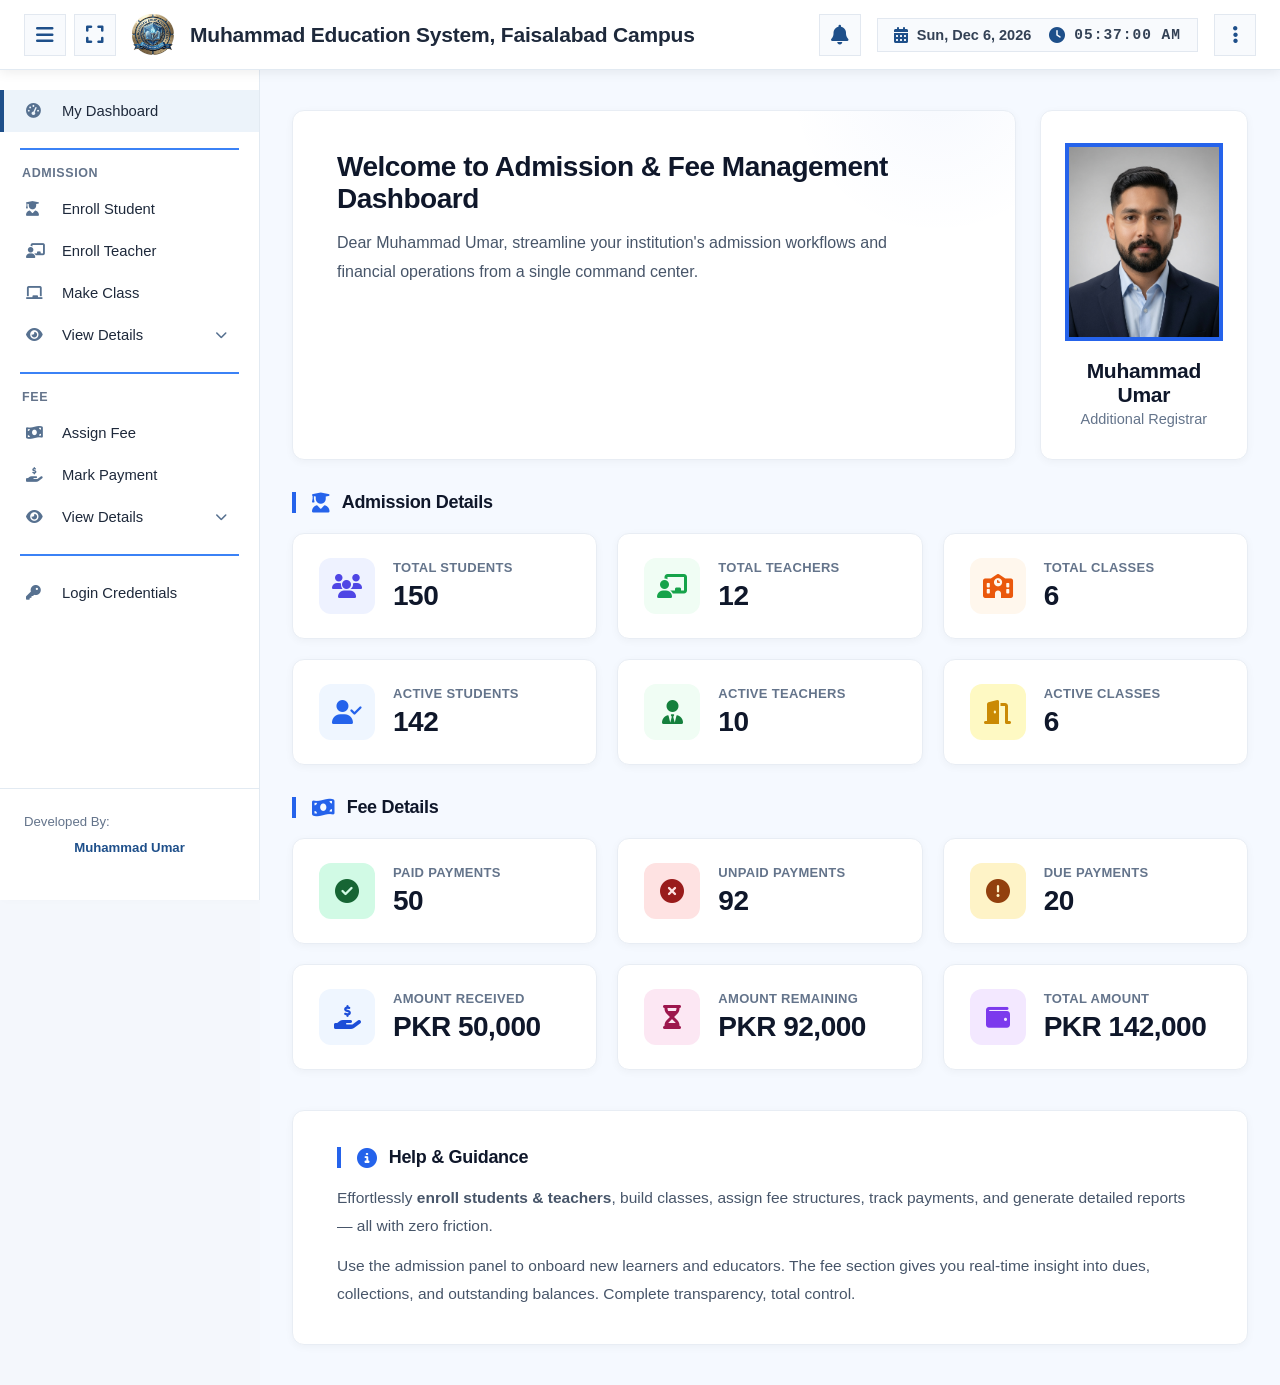
==== index.html @ 9ff61452 "Add files via upload" ====
<!DOCTYPE html>
<html lang="en">
<head>
  <meta charset="UTF-8">
  <meta name="viewport" content="width=device-width, initial-scale=1.0">
  <title>EHS – Admission & Fee Management Dashboard</title>
  <link rel="icon" href="logo.jpeg" type="image/jpeg">
  
  <link rel="stylesheet" href="https://cdnjs.cloudflare.com/ajax/libs/font-awesome/6.4.0/css/all.min.css">
  <link rel="stylesheet" href="components.css">
  <link rel="stylesheet" href="components-responsive.css">
  <link rel="stylesheet" href="dashboard.css">
</head>
<body>

  <!-- Header will be loaded here -->
  <div id="header-placeholder"></div>

  <div class="app-wrapper" id="appWrapper">
    
    <!-- Sidebar will be loaded here -->
    <div id="sidebar-placeholder"></div>

    <!-- Main Content -->
    <main class="main-panel">
      <!-- Watermark Logo -->
      <div class="watermark" aria-hidden="true"></div>

      <!-- Welcome Banner + Profile Photo, in one row -->
      <div class="welcome-photo-row">
        <!-- Welcome Banner (message only) -->
        <section class="welcome-banner">
          <h1 class="welcome-title">Welcome to Admission & Fee Management Dashboard</h1>
          <p class="welcome-text">Dear Muhammad Umar, streamline your institution's admission workflows and financial operations from a single command center.</p>
        </section>

        <!-- Profile Picture Frame -->
        <section class="profile-card">
          <div class="passport-frame"><img src="profile.jpg" alt="Muhammad Umar"></div>
          <div class="profile-name">Muhammad Umar</div>
          <div class="profile-role">Additional Registrar</div>
        </section>
      </div>

      <!-- Admission Details -->
      <div class="dashboard-section">
        <div class="section-title"><i class="fas fa-user-graduate"></i> Admission Details</div>
        <div class="cards-grid">
          <div class="stat-card">
            <div class="card-icon icon-students"><i class="fas fa-users"></i></div>
            <div class="card-info"><div class="card-label">Total Students</div><div class="card-value">150</div></div>
          </div>
          <div class="stat-card">
            <div class="card-icon icon-teachers"><i class="fas fa-chalkboard-teacher"></i></div>
            <div class="card-info"><div class="card-label">Total Teachers</div><div class="card-value">12</div></div>
          </div>
          <div class="stat-card">
            <div class="card-icon icon-classes"><i class="fas fa-school"></i></div>
            <div class="card-info"><div class="card-label">Total Classes</div><div class="card-value">6</div></div>
          </div>
          <div class="stat-card">
            <div class="card-icon icon-active-s"><i class="fas fa-user-check"></i></div>
            <div class="card-info"><div class="card-label">Active Students</div><div class="card-value">142</div></div>
          </div>
          <div class="stat-card">
            <div class="card-icon icon-active-t"><i class="fas fa-user-tie"></i></div>
            <div class="card-info"><div class="card-label">Active Teachers</div><div class="card-value">10</div></div>
          </div>
          <div class="stat-card">
            <div class="card-icon icon-active-c"><i class="fas fa-door-open"></i></div>
            <div class="card-info"><div class="card-label">Active Classes</div><div class="card-value">6</div></div>
          </div>
        </div>
      </div>

      <!-- Fee Details -->
      <div class="dashboard-section">
        <div class="section-title"><i class="fas fa-money-bill-wave"></i> Fee Details</div>
        <div class="cards-grid">
          <div class="stat-card">
            <div class="card-icon icon-paid"><i class="fas fa-check-circle"></i></div>
            <div class="card-info"><div class="card-label">Paid Payments</div><div class="card-value">50</div></div>
          </div>
          <div class="stat-card">
            <div class="card-icon icon-unpaid"><i class="fas fa-times-circle"></i></div>
            <div class="card-info"><div class="card-label">Unpaid Payments</div><div class="card-value">92</div></div>
          </div>
          <div class="stat-card">
            <div class="card-icon icon-due"><i class="fas fa-exclamation-circle"></i></div>
            <div class="card-info"><div class="card-label">Due Payments</div><div class="card-value">20</div></div>
          </div>
          <div class="stat-card">
            <div class="card-icon icon-received"><i class="fas fa-hand-holding-usd"></i></div>
            <div class="card-info"><div class="card-label">Amount Received</div><div class="card-value">PKR 50,000</div></div>
          </div>
          <div class="stat-card">
            <div class="card-icon icon-remaining"><i class="fas fa-hourglass-half"></i></div>
            <div class="card-info"><div class="card-label">Amount Remaining</div><div class="card-value">PKR 92,000</div></div>
          </div>
          <div class="stat-card">
            <div class="card-icon icon-total-amt"><i class="fas fa-wallet"></i></div>
            <div class="card-info"><div class="card-label">Total Amount</div><div class="card-value">PKR 142,000</div></div>
          </div>
        </div>
      </div>

      <!-- Help Section -->
      <section class="help-section">
        <div class="section-title"><i class="fas fa-circle-info"></i> Help & Guidance</div>
        <p class="help-text">Effortlessly <strong>enroll students & teachers</strong>, build classes, assign fee structures, track payments, and generate detailed reports — all with zero friction.</p>
        <p class="help-text">Use the admission panel to onboard new learners and educators. The fee section gives you real-time insight into dues, collections, and outstanding balances. Complete transparency, total control.</p>
      </section>

    </main>
  </div>

  <script src="components.js"></script>

  <script>
    // Load Header and Sidebar
    function loadComponents() {
      // Load Header
      fetch('header.html')
        .then(response => response.text())
        .then(data => {
          document.getElementById('header-placeholder').innerHTML = data;
        })
        .catch(err => console.error('Error loading header:', err));

      // Load Sidebar
      fetch('sidebar.html')
        .then(response => response.text())
        .then(data => {
          document.getElementById('sidebar-placeholder').innerHTML = data;
        })
        .catch(err => console.error('Error loading sidebar:', err));
    }

    // Initialize everything after components are loaded
    window.onload = function() {
      loadComponents();
      
      // Give time for HTML to load then initialize JS
      setTimeout(() => {
        if (typeof window.initHeaderAndSidebar === 'function') {
          window.initHeaderAndSidebar();
        }
      }, 400);
    };
  </script>
</body>
</html>
---- components.css ----
/* ================== components.css ================== */

* {
  margin: 0;
  padding: 0;
  box-sizing: border-box;
  font-family: 'Segoe UI', Roboto, sans-serif;
}

body {
  background: #f4f7fc;
  color: #1e293b;
}

/* ========== HEADER ========== */
.top-bar {
  position: fixed;
  top: 0;
  left: 0;
  width: 100%;
  height: 70px;
  background: white;
  display: flex;
  align-items: center;
  justify-content: space-between;
  padding: 0 24px;
  box-shadow: 0 2px 12px rgba(0,0,0,.08);
  z-index: 1000;
  border-bottom: 1px solid #e2eaf2;
}

.top-bar-left, .top-bar-right { 
  display: flex; 
  align-items: center; 
  gap: 16px; 
}

.header-icons { 
  display: flex; 
  align-items: center; 
  gap: 8px; 
}

.icon-btn {
  background: #f8fafd;
  border: 1px solid #e2e8f0;
  width: 42px;
  height: 42px;
  display: flex;
  align-items: center;
  justify-content: center;
  cursor: pointer;
  color: #1e4f8a;
  font-size: 20px;
  transition: all .2s;
}

.icon-btn:hover { 
  background: #1e4f8a; 
  color: white; 
  border-color: #1e4f8a; 
}

.school-logo { 
  width: 42px; 
  height: 42px; 
  overflow: hidden; 
}

.school-logo img { 
  width: 100%; 
  height: 100%; 
  object-fit: contain; 
}

.school-name { 
  font-size: 21px; 
  font-weight: 700; 
  color: #1e293b; 
  letter-spacing: -.2px; 
}

.datetime-display {
  background: #f8fafd;
  padding: 8px 16px;
  border: 1px solid #e2e8f0;
  display: flex;
  align-items: center;
  gap: 18px;
  font-size: 14.5px;
}

.date-box, .time-box { 
  display: flex; 
  align-items: center; 
  gap: 9px; 
}

.date-box i, .time-box i { 
  color: #1e4f8a; 
  font-size: 16px; 
}

.date-text, .time-text { 
  font-weight: 600; 
  color: #334155; 
}

.time-text { 
  font-family: 'Courier New', monospace; 
  letter-spacing: 1px; 
}

.dropdown-menu {
  position: absolute;
  right: 0;
  top: 62px;
  background: white;
  box-shadow: 0 10px 25px rgba(0,0,0,.12);
  width: 200px;
  overflow: hidden;
  opacity: 0;
  visibility: hidden;
  transform: translateY(8px);
  transition: all .2s;
  z-index: 1100;
  border: 1px solid #e2e8f0;
}

.dropdown-menu.active { 
  opacity: 1; 
  visibility: visible; 
  transform: translateY(0); 
}

.dropdown-item {
  display: flex;
  align-items: center;
  gap: 12px;
  padding: 14px 20px;
  color: #334155;
  text-decoration: none;
  font-size: 14.8px;
  transition: all .2s;
}

.dropdown-item:hover { 
  background: #ecf3fa; 
  color: #1e4f8a; 
}

/* ========== SIDEBAR ========== */
.app-wrapper { 
  display: flex; 
  margin-top: 70px; 
  min-height: calc(100vh - 70px); 
}

.side-nav {
  width: 260px;
  background: white;
  border-right: 1px solid #e2eaf2;
  padding: 20px 0;
  position: sticky;
  top: 70px;
  height: calc(100vh - 70px);
  overflow-y: auto;
  box-shadow: 2px 0 10px rgba(0,0,0,.02);
  flex-shrink: 0;
  display: flex;
  flex-direction: column;
}

.side-nav.hidden { 
  transform: translateX(-100%); 
  width: 0; 
  overflow: hidden; 
}

.nav-menu { 
  list-style: none; 
  flex: 1; 
}

.nav-divider { 
  height: 2px; 
  background: #3b82f6; 
  margin: 16px 20px; 
}

.section-header { 
  padding: 0 22px 8px; 
  font-size: 12.5px; 
  font-weight: 700; 
  color: #64748b; 
  letter-spacing: .6px; 
  text-transform: uppercase; 
}

.nav-link {
  display: flex;
  align-items: center;
  gap: 14px;
  padding: 13px 22px;
  color: #1e293b;
  font-size: 14.8px;
  font-weight: 500;
  text-decoration: none;
  transition: all .2s;
  border-left: 4px solid transparent;
}

.nav-link:hover, 
.nav-link.active, 
.dashboard-link { 
  background: #ecf3fa; 
  color: #1e293b; 
  border-left-color: #1e4f8a; 
}

.nav-link i { 
  width: 22px; 
  color: #577190; 
}

/* Sidebar Dropdowns */
.dropdown-nav { 
  position: relative; 
}

.dropdown-toggle { 
  justify-content: space-between; 
  cursor: pointer; 
  width: 100%; 
}

.dropdown-arrow {
  font-size: 12px;
  transition: transform .3s;
  margin-left: auto;
  color: #577190;
}

.dropdown-nav.active .dropdown-arrow { 
  transform: rotate(180deg); 
}

.dropdown-menu-side {
  list-style: none;
  background: #f8fafd;
  max-height: 0;
  overflow: hidden;
  transition: max-height .3s ease-out;
  margin-left: 24px;
  border-left: 2px solid #d9e2ec;
}

.dropdown-nav.active .dropdown-menu-side {
  max-height: 300px;
  transition: max-height .5s ease-in;
}

.dropdown-item-side {
  display: flex;
  align-items: center;
  gap: 12px;
  padding: 12px 24px;
  color: #2c3e50;
  text-decoration: none;
  font-size: 14px;
}

.dropdown-item-side:hover { 
  background: #e7efff; 
  color: #0c4a6e; 
}

.dropdown-item-side i { 
  width: 20px; 
  font-size: 14px; 
  color: #577190; 
}

/* Sidebar Footer */
.sidebar-footer {
  padding: 22px 24px;
  border-top: 1px solid #e2eaf2;
  margin-top: auto;
}

.developed-by { 
  font-size: 13.2px; 
  color: #64748b; 
  line-height: 1.6; 
}

.developed-by .label { 
  display: block; 
  text-align: left; 
  font-weight: 500; 
}

.developed-by .name { 
  display: block; 
  text-align: center; 
  font-weight: 600; 
  color: #1e4f8a; 
  margin-top: 5px; 
}

/* ========== MAIN CONTENT ========== */
.main-panel { 
  flex: 1; 
  padding: 40px 32px; 
  background: #f5f9ff; 
  overflow-y: auto; 
}

.top-row { 
  display: flex; 
  gap: 28px; 
  margin-bottom: 40px; 
  align-items: stretch; 
}

.welcome-section {
  flex: 1;
  background: white;
  padding: 36px;
  border: 1px solid #e2eaf2;
}

.welcome-title { 
  font-size: 27px; 
  font-weight: 700; 
  color: #1e293b; 
  margin-bottom: 16px; 
}

.welcome-text { 
  font-size: 15.8px; 
  color: #475569; 
  line-height: 1.75; 
  margin-bottom: 12px; 
}

.profile-sidebar {
  width: 260px;
  background: white;
  padding: 32px 24px;
  text-align: center;
  border: 1px solid #e2eaf2;
}

.passport-frame { 
  width: 158px; 
  height: 198px; 
  margin: 0 auto 18px; 
  border: 4px solid #1e4f8a; 
  overflow: hidden; 
}

.passport-frame img { 
  width: 100%; 
  height: 100%; 
  object-fit: cover; 
}

.profile-name { 
  font-size: 21px; 
  font-weight: 700; 
  color: #1e293b; 
}

.profile-role { 
  font-size: 14.5px; 
  color: #64748b; 
  margin-top: 4px; 
}

/* Straight corners for all elements */
button, .icon-btn, .dropdown-menu, .side-nav, .welcome-section, .profile-sidebar, .passport-frame {
  border-radius: 0 !important;
}
---- components-responsive.css ----
/* ================== components-responsive.css ==================
   Mobile responsiveness for the shared header + sidebar.
   Load this AFTER components.css (it only overrides on small screens).
   Breakpoint used: 768px and below = phones ("mobile").
   Above 768px (tablets/laptops) keeps the original desktop layout.
=================================================================== */

/* ---------- Sidebar backdrop (created dynamically by components.js) ---------- */
.sidebar-backdrop {
  display: none;
}

@media (max-width: 768px) {

  /* ============ HEADER ============ */

  .top-bar {
    padding: 0 12px;
  }

  .top-bar-left,
  .top-bar-right {
    gap: 10px;
  }

  /* 1) Fullscreen toggle: hidden on mobile */
  #fullscreenToggle {
    display: none;
  }

  /* 4) Date & time: hidden on mobile */
  .datetime-display {
    display: none;
  }

  .icon-btn {
    width: 38px;
    height: 38px;
    font-size: 17px;
  }

  .school-logo {
    width: 36px;
    height: 36px;
  }

  /* 3) School name: scrolling marquee between logo and bell icon */
  .school-name-wrap {
    flex: 1;
    min-width: 0;
    overflow: hidden;
    position: relative;
    height: 22px;
    display: flex;
    align-items: center;
  }

  .top-bar-left {
    flex: 1;
    min-width: 0;
  }

  .school-name {
    display: inline-block;
    white-space: nowrap;
    font-size: 15px;
    position: absolute;
    left: 0;
    animation: schoolNameMarquee 11s linear infinite;
  }

  @keyframes schoolNameMarquee {
    0%   { transform: translateX(100%); }
    100% { transform: translateX(-100%); }
  }

  /* ============ SIDEBAR ============ */

  /* 2) Sidebar becomes a fixed overlay panel that slides in from the left,
        taking up 60% (1.8/3) of the screen width, closed by default. */
  .side-nav {
    position: fixed;
    top: 70px;
    left: 0;
    height: calc(100vh - 70px);
    width: 60%;
    z-index: 1500;
    box-shadow: 4px 0 24px rgba(0, 0, 0, .2);
    transform: translateX(-100%);
    transition: transform .3s ease;
  }

  /* Open state: no 'hidden' class present */
  .side-nav:not(.hidden) {
    transform: translateX(0);
  }

  /* Closed state: override the desktop rule (which collapses width to 0)
     so the panel still exists off-screen at 60% width, ready to slide in. */
  .side-nav.hidden {
    width: 60%;
    overflow-y: auto;
    transform: translateX(-100%);
  }

  /* Backdrop overlay shown while the sidebar is open on mobile */
  .sidebar-backdrop {
    display: block;
    position: fixed;
    top: 70px;
    left: 0;
    width: 100%;
    height: calc(100vh - 70px);
    background: rgba(15, 23, 42, .45);
    z-index: 1400;
    opacity: 0;
    visibility: hidden;
    transition: opacity .25s ease;
  }

  .sidebar-backdrop.active {
    opacity: 1;
    visibility: visible;
  }
}

/* Slightly smaller text on very small phones */
@media (max-width: 400px) {
  .school-name {
    font-size: 13.5px;
  }
  .icon-btn {
    width: 34px;
    height: 34px;
    font-size: 15px;
  }
}
---- dashboard.css ----
/* ================== dashboard.css ==================
   Professional & Responsive Dashboard Styles
   Enhanced with better visual hierarchy, animations, and interactions
====================================================== */

/* ---------- Section wrapper ---------- */
.dashboard-section { 
  padding: 0 0 32px 0; 
}

.section-title {
  font-size: 18px;
  font-weight: 700;
  color: #0f172a;
  margin-bottom: 20px;
  display: flex;
  align-items: center;
  gap: 12px;
  border-left: 4px solid #2563eb;
  padding-left: 16px;
  letter-spacing: -0.3px;
}

.section-title i {
  color: #2563eb;
  font-size: 20px;
}

/* ---------- Cards grid - exactly 3 cards per row ---------- */
.cards-grid {
  display: grid;
  grid-template-columns: repeat(3, 1fr);
  gap: 20px;
}

.stat-card {
  background: #ffffff;
  border: 1px solid #e8edf4;
  border-radius: 12px;
  box-shadow: 0 2px 8px rgba(0, 0, 0, 0.04);
  padding: 24px 26px;
  display: flex;
  align-items: center;
  gap: 18px;
  transition: all 0.25s ease;
  position: relative;
  overflow: hidden;
  cursor: default;
}

.stat-card:hover {
  transform: translateY(-4px);
  box-shadow: 0 12px 28px rgba(0, 0, 0, 0.08);
  border-color: #d0d9e6;
}

.stat-card::after {
  content: '';
  position: absolute;
  top: 0;
  left: 0;
  right: 0;
  height: 3px;
  background: linear-gradient(90deg, #2563eb, #60a5fa);
  opacity: 0;
  transition: opacity 0.3s ease;
}

.stat-card:hover::after {
  opacity: 1;
}

.stat-card .card-icon {
  width: 56px;
  height: 56px;
  border-radius: 12px;
  display: flex;
  align-items: center;
  justify-content: center;
  font-size: 24px;
  flex-shrink: 0;
  transition: transform 0.2s ease;
}

.stat-card:hover .card-icon {
  transform: scale(1.05);
}

.stat-card .card-info { 
  flex: 1; 
  min-width: 0; 
}

.stat-card .card-label { 
  font-size: 13px; 
  color: #64748b; 
  font-weight: 600; 
  margin-bottom: 4px;
  text-transform: uppercase;
  letter-spacing: 0.3px;
}

.stat-card .card-value { 
  font-size: 28px; 
  font-weight: 800; 
  color: #0f172a;
  line-height: 1.2;
  letter-spacing: -0.5px;
}

/* Admission card icon colors */
.icon-students  { background: #eef2ff; color: #4f46e5; }
.icon-teachers  { background: #f0fdf4; color: #16a34a; }
.icon-classes   { background: #fff7ed; color: #ea580c; }
.icon-active-s  { background: #eff6ff; color: #2563eb; }
.icon-active-t  { background: #f0fdf4; color: #15803d; }
.icon-active-c  { background: #fef9c3; color: #ca8a04; }

/* Fee card icon colors */
.icon-paid      { background: #d1fae5; color: #166534; }
.icon-unpaid    { background: #fee2e2; color: #991b1b; }
.icon-due       { background: #fef3c7; color: #92400e; }
.icon-received  { background: #eff6ff; color: #1d4ed8; }
.icon-remaining { background: #fce7f3; color: #9d174d; }
.icon-total-amt { background: #f3e8ff; color: #7c3aed; }

/* ---------- 1) Welcome & Photo row ---------- */
.welcome-photo-row {
  display: flex;
  flex-wrap: nowrap;
  gap: 24px;
  margin-bottom: 32px;
  align-items: stretch;
}

/* Welcome banner - takes 4/5 of the row */
.welcome-banner {
  flex: 4 1 0;
  min-width: 0;
  background: #ffffff;
  padding: 40px 44px;
  border: 1px solid #e8edf4;
  border-radius: 12px;
  box-shadow: 0 2px 8px rgba(0, 0, 0, 0.04);
  position: relative;
  overflow: hidden;
}

.welcome-banner::before {
  content: '';
  position: absolute;
  top: -50%;
  right: -10%;
  width: 300px;
  height: 300px;
  background: radial-gradient(circle, rgba(37, 99, 235, 0.04), transparent 70%);
  border-radius: 50%;
  pointer-events: none;
}

.welcome-title {
  font-size: 28px;
  font-weight: 800;
  color: #0f172a;
  margin-bottom: 14px;
  letter-spacing: -0.5px;
}

.welcome-title span {
  color: #2563eb;
}

.welcome-text {
  font-size: 16px;
  color: #475569;
  line-height: 1.8;
  max-width: 90%;
}

/* Profile card - takes 1/5 of the row */
.profile-card {
  flex: 1 1 0;
  min-width: 0;
  background: #ffffff;
  padding: 32px 24px;
  border: 1px solid #e8edf4;
  border-radius: 12px;
  text-align: center;
  display: flex;
  flex-direction: column;
  align-items: center;
  justify-content: center;
  box-shadow: 0 2px 8px rgba(0, 0, 0, 0.04);
  transition: all 0.25s ease;
}

.profile-card:hover {
  box-shadow: 0 8px 24px rgba(0, 0, 0, 0.08);
  border-color: #d0d9e6;
}

.passport-frame {
  width: 158px;
  height: 198px;
  margin: 0 auto 18px;
  border: 4px solid #2563eb;
  border-radius: 8px;
  overflow: hidden;
  transition: transform 0.3s ease;
}

.profile-card:hover .passport-frame {
  transform: scale(1.02);
}

.passport-frame img { 
  width: 100%; 
  height: 100%; 
  object-fit: cover; 
}

.profile-name { 
  font-size: 21px; 
  font-weight: 700; 
  color: #0f172a;
  letter-spacing: -0.3px;
}

.profile-role { 
  font-size: 14.5px; 
  color: #64748b; 
  margin-top: 4px;
  font-weight: 500;
}

/* ---------- 4) Help section ---------- */
.help-section {
  background: #ffffff;
  padding: 36px 44px;
  border: 1px solid #e8edf4;
  border-radius: 12px;
  margin-top: 8px;
  box-shadow: 0 2px 8px rgba(0, 0, 0, 0.04);
  position: relative;
}

.help-section .section-title {
  margin-bottom: 16px;
}

.help-text {
  font-size: 15.5px;
  color: #475569;
  line-height: 1.8;
  margin-bottom: 12px;
}

.help-text:last-child { 
  margin-bottom: 0; 
}

.help-text i {
  color: #2563eb;
  margin-right: 8px;
  width: 20px;
}

/* ---------- Watermark ---------- */
.main-panel { 
  position: relative; 
}

.watermark {
  position: fixed;
  top: 50%;
  left: 50%;
  transform: translate(-50%, -50%);
  width: min(340px, 50vw);
  height: min(340px, 50vw);
  background-image: url('logo.png');
  background-repeat: no-repeat;
  background-size: contain;
  background-position: center;
  opacity: 0.08;
  pointer-events: none;
  z-index: 0;
  user-select: none;
}

.main-panel > *:not(.watermark) {
  position: relative;
  z-index: 1;
}

/* ================== RESPONSIVE BREAKPOINTS ================== */

/* Laptops / small desktops */
@media (max-width: 1200px) {
  .main-panel { 
    padding: 32px 24px; 
  }
  
  .welcome-banner {
    padding: 32px 36px;
  }
}

/* Tablets */
@media (max-width: 992px) {
  .welcome-banner { 
    padding: 28px 32px; 
  }
  
  .welcome-title { 
    font-size: 24px; 
  }
  
  .welcome-text {
    font-size: 15px;
    max-width: 100%;
  }
  
  .help-section { 
    padding: 28px 32px; 
  }
  
  .stat-card {
    padding: 20px 22px;
  }
  
  .stat-card .card-value {
    font-size: 24px;
  }
}

/* Small tablets / large phones */
@media (max-width: 768px) {
  .main-panel { 
    padding: 20px 16px; 
  }

  /* Stack welcome and photo vertically */
  .welcome-photo-row {
    flex-direction: column;
    gap: 16px;
    margin-bottom: 24px;
  }

  .welcome-banner { 
    padding: 24px 28px; 
    flex: none;
  }
  
  .welcome-title { 
    font-size: 22px; 
    margin-bottom: 10px; 
  }
  
  .welcome-text { 
    font-size: 14.5px; 
    max-width: 100%;
  }

  .profile-card { 
    flex: none;
    padding: 20px 18px; 
    flex-direction: row;
    flex-wrap: wrap;
    justify-content: center;
    align-items: center;
    gap: 16px;
  }
  
  .passport-frame { 
    width: 90px; 
    height: 113px;
    margin: 0;
  }
  
  .profile-name { 
    font-size: 18px; 
  }
  
  .profile-role {
    font-size: 13.5px;
  }

  .dashboard-section { 
    padding: 0 0 20px 0; 
  }
  
  .section-title { 
    font-size: 16px; 
    margin-bottom: 14px; 
    padding-left: 12px;
  }

  /* 2 cards per row */
  .cards-grid { 
    grid-template-columns: repeat(2, 1fr); 
    gap: 14px; 
  }
  
  .stat-card { 
    padding: 18px 16px; 
    gap: 14px;
  }
  
  .stat-card .card-icon { 
    width: 44px; 
    height: 44px; 
    font-size: 18px; 
  }
  
  .stat-card .card-value { 
    font-size: 22px; 
  }
  
  .stat-card .card-label { 
    font-size: 12px; 
  }

  .help-section { 
    padding: 24px 28px; 
  }
  
  .help-text { 
    font-size: 14px; 
  }

  .watermark { 
    width: min(200px, 55vw); 
    height: min(200px, 55vw); 
  }
}

/* Phones */
@media (max-width: 480px) {
  .main-panel { 
    padding: 16px 12px; 
  }

  .welcome-title { 
    font-size: 20px; 
  }
  
  .welcome-text { 
    font-size: 13.5px; 
  }

  .profile-card {
    flex-direction: column;
    padding: 18px 16px;
  }
  
  .passport-frame { 
    width: 100px; 
    height: 125px; 
  }

  .cards-grid { 
    grid-template-columns: repeat(2, 1fr); 
    gap: 10px; 
  }
  
  .stat-card { 
    flex-direction: column; 
    text-align: center; 
    padding: 16px 12px;
  }
  
  .stat-card .card-icon {
    width: 48px;
    height: 48px;
    font-size: 20px;
  }
  
  .stat-card .card-info { 
    width: 100%; 
  }
  
  .stat-card .card-value {
    font-size: 20px;
  }

  .help-section {
    padding: 20px 18px;
  }
  
  .help-text {
    font-size: 13.5px;
  }

  .watermark { 
    width: min(160px, 60vw); 
    height: min(160px, 60vw); 
  }
}

/* Very small phones */
@media (max-width: 360px) {
  .cards-grid { 
    grid-template-columns: 1fr; 
    gap: 12px;
  }
  
  .stat-card {
    flex-direction: row;
    text-align: left;
    padding: 16px 14px;
  }
  
  .stat-card .card-icon {
    width: 40px;
    height: 40px;
    font-size: 16px;
  }
  
  .stat-card .card-value {
    font-size: 18px;
  }
  
  .welcome-banner {
    padding: 18px 16px;
  }
  
  .welcome-title {
    font-size: 18px;
  }
}

/* ---------- Accessibility & Print ---------- */
@media print {
  .stat-card:hover {
    transform: none;
    box-shadow: 0 2px 8px rgba(0, 0, 0, 0.04);
  }
  
  .stat-card::after {
    display: none;
  }
  
  .welcome-banner::before {
    display: none;
  }
}
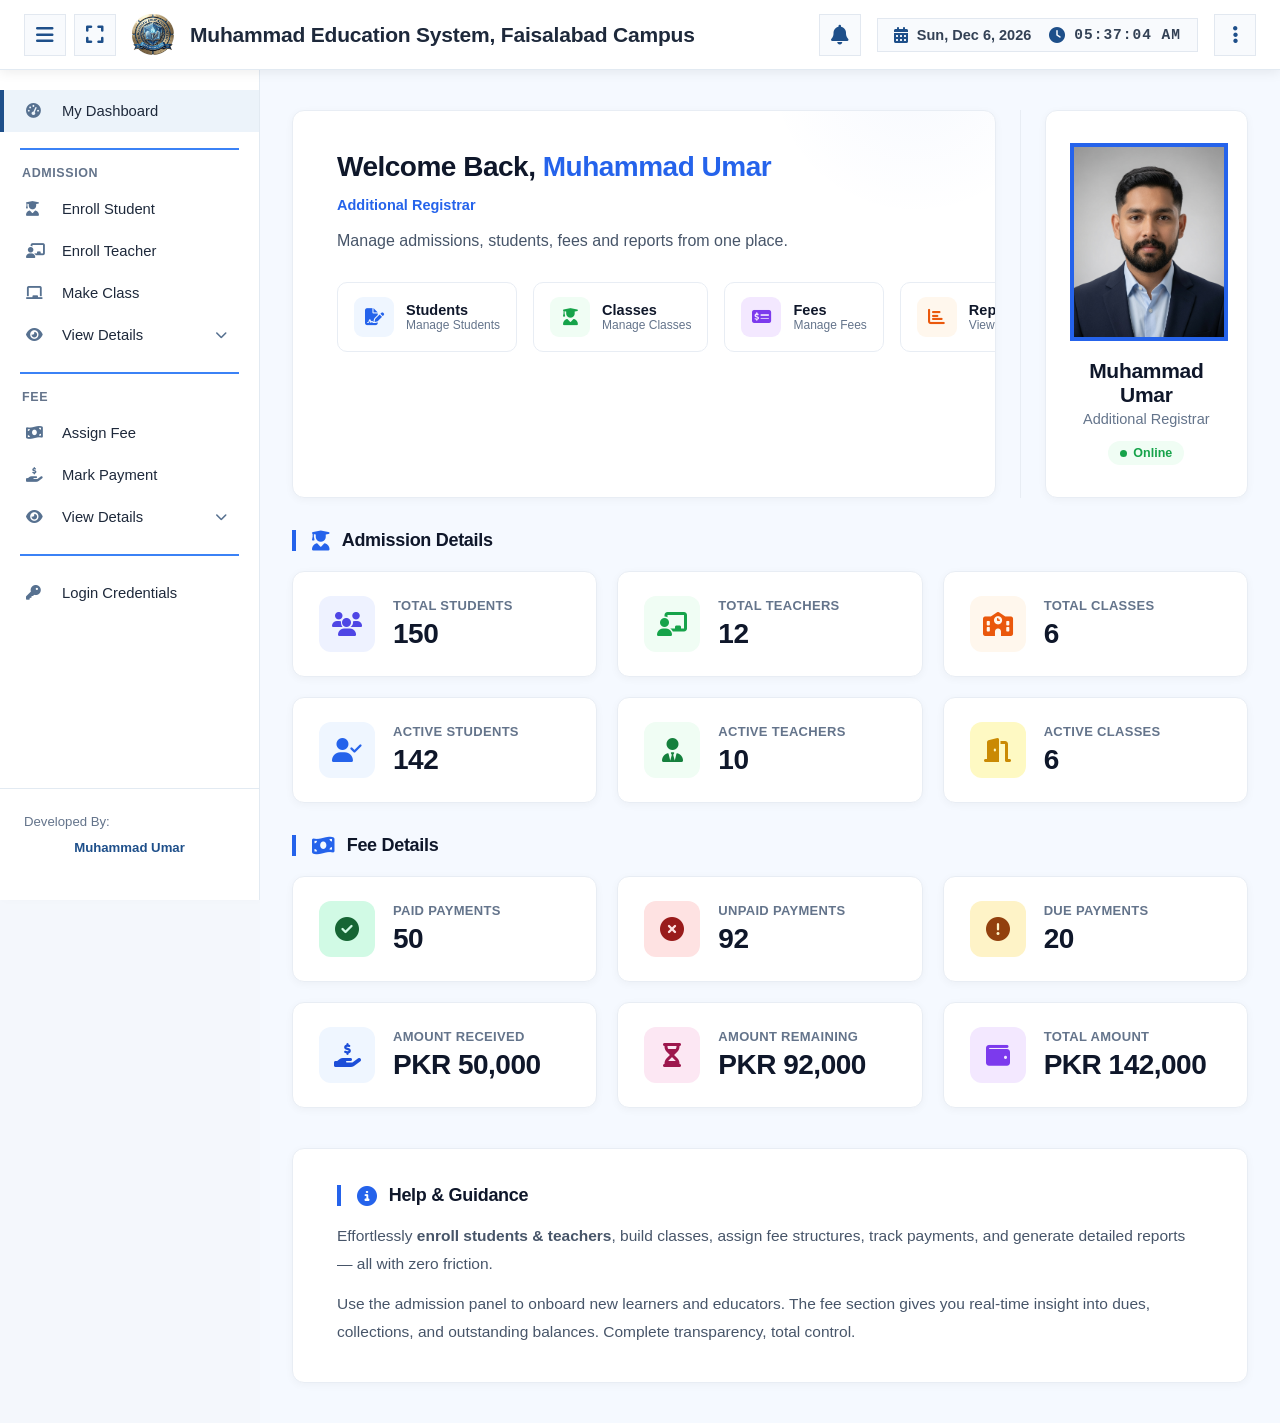
==== commit d1dda5b1: "Update index.html" ====
--- a/index.html
+++ b/index.html
@@ -28,17 +28,53 @@
 
       <!-- Welcome Banner + Profile Photo, in one row -->
       <div class="welcome-photo-row">
-        <!-- Welcome Banner (message only) -->
+        <!-- Welcome Banner (greeting + quick links) -->
         <section class="welcome-banner">
-          <h1 class="welcome-title">Welcome to Admission & Fee Management Dashboard</h1>
-          <p class="welcome-text">Dear Muhammad Umar, streamline your institution's admission workflows and financial operations from a single command center.</p>
+          <h1 class="welcome-title">Welcome Back, <span>Muhammad Umar</span></h1>
+          <div class="welcome-role">Additional Registrar</div>
+          <p class="welcome-text">Manage admissions, students, fees and reports from one place.</p>
+
+          <div class="quick-links-grid">
+            <a href="enroll-student.html" class="quick-link-card">
+              <div class="quick-link-icon icon-ql-admissions"><i class="fas fa-file-signature"></i></div>
+              <div class="quick-link-info">
+                <div class="quick-link-title">Students</div>
+                <div class="quick-link-subtitle">Manage Students</div>
+              </div>
+            </a>
+            <a href="make-class.html" class="quick-link-card">
+              <div class="quick-link-icon icon-ql-students"><i class="fas fa-user-graduate"></i></div>
+              <div class="quick-link-info">
+                <div class="quick-link-title">Classes</div>
+                <div class="quick-link-subtitle">Manage Classes</div>
+              </div>
+            </a>
+            <a href="assign-fee.html" class="quick-link-card">
+              <div class="quick-link-icon icon-ql-fees"><i class="fas fa-money-check-alt"></i></div>
+              <div class="quick-link-info">
+                <div class="quick-link-title">Fees</div>
+                <div class="quick-link-subtitle">Manage Fees</div>
+              </div>
+            </a>
+            <a href="#" class="quick-link-card">
+              <div class="quick-link-icon icon-ql-reports"><i class="fas fa-chart-bar"></i></div>
+              <div class="quick-link-info">
+                <div class="quick-link-title">Reports</div>
+                <div class="quick-link-subtitle">View Reports</div>
+              </div>
+            </a>
+          </div>
         </section>
+
+        <!-- Divider -->
+        <div class="welcome-divider" aria-hidden="true"></div>
 
         <!-- Profile Picture Frame -->
         <section class="profile-card">
           <div class="passport-frame"><img src="profile.jpg" alt="Muhammad Umar"></div>
           <div class="profile-name">Muhammad Umar</div>
           <div class="profile-role">Additional Registrar</div>
+          <div class="profile-status"><span class="status-dot"></span>Online</div>
         </section>
       </div>
 
@@ -149,4 +185,4 @@
     };
   </script>
 </body>
-</html>+</html>
--- a/dashboard.css
+++ b/dashboard.css
@@ -170,11 +170,89 @@
   color: #2563eb;
 }
 
+.welcome-role {
+  font-size: 14.5px;
+  font-weight: 700;
+  color: #2563eb;
+  margin-bottom: 14px;
+}
+
 .welcome-text {
   font-size: 16px;
   color: #475569;
   line-height: 1.8;
   max-width: 90%;
+  margin-bottom: 26px;
+}
+
+/* ---------- Quick links grid ---------- */
+.quick-links-grid {
+  display: grid;
+  grid-template-columns: repeat(4, 1fr);
+  gap: 16px;
+}
+
+.quick-link-card {
+  display: flex;
+  align-items: center;
+  gap: 12px;
+  background: #ffffff;
+  border: 1px solid #e8edf4;
+  border-radius: 10px;
+  padding: 14px 16px;
+  text-decoration: none;
+  transition: all 0.2s ease;
+}
+
+.quick-link-card:hover {
+  transform: translateY(-3px);
+  box-shadow: 0 8px 18px rgba(0, 0, 0, 0.07);
+  border-color: #d0d9e6;
+}
+
+.quick-link-icon {
+  width: 40px;
+  height: 40px;
+  min-width: 40px;
+  border-radius: 9px;
+  display: flex;
+  align-items: center;
+  justify-content: center;
+  font-size: 17px;
+  flex-shrink: 0;
+}
+
+.icon-ql-admissions { background: #eff6ff; color: #2563eb; }
+.icon-ql-students   { background: #f0fdf4; color: #16a34a; }
+.icon-ql-fees       { background: #f3e8ff; color: #7c3aed; }
+.icon-ql-reports    { background: #fff7ed; color: #ea580c; }
+
+.quick-link-info {
+  min-width: 0;
+}
+
+.quick-link-title {
+  font-size: 14.5px;
+  font-weight: 700;
+  color: #0f172a;
+  white-space: nowrap;
+}
+
+.quick-link-subtitle {
+  font-size: 12px;
+  color: #64748b;
+  font-weight: 500;
+  white-space: nowrap;
+  overflow: hidden;
+  text-overflow: ellipsis;
+}
+
+/* ---------- Divider between banner and profile card ---------- */
+.welcome-divider {
+  width: 1px;
+  align-self: stretch;
+  background: #e8edf4;
+  flex-shrink: 0;
 }
 
 /* Profile card - takes 1/5 of the row */
@@ -233,6 +311,27 @@
   font-weight: 500;
 }
 
+.profile-status {
+  display: inline-flex;
+  align-items: center;
+  gap: 6px;
+  margin-top: 14px;
+  padding: 5px 12px;
+  background: #f0fdf4;
+  color: #16a34a;
+  font-size: 12.5px;
+  font-weight: 600;
+  border-radius: 999px;
+}
+
+.status-dot {
+  width: 7px;
+  height: 7px;
+  border-radius: 50%;
+  background: #16a34a;
+  flex-shrink: 0;
+}
+
 /* ---------- 4) Help section ---------- */
 .help-section {
   background: #ffffff;
@@ -303,6 +402,16 @@
   .welcome-banner {
     padding: 32px 36px;
   }
+
+  .quick-links-grid {
+    grid-template-columns: repeat(4, 1fr);
+    gap: 12px;
+  }
+
+  .quick-link-title,
+  .quick-link-subtitle {
+    white-space: normal;
+  }
 }
 
 /* Tablets */
@@ -318,6 +427,16 @@
   .welcome-text {
     font-size: 15px;
     max-width: 100%;
+  }
+
+  .quick-links-grid {
+    grid-template-columns: repeat(2, 1fr);
+    gap: 12px;
+  }
+
+  .quick-link-title,
+  .quick-link-subtitle {
+    white-space: nowrap;
   }
   
   .help-section { 
@@ -359,6 +478,16 @@
   .welcome-text { 
     font-size: 14.5px; 
     max-width: 100%;
+    margin-bottom: 20px;
+  }
+
+  .quick-links-grid {
+    grid-template-columns: repeat(2, 1fr);
+    gap: 12px;
+  }
+
+  .welcome-divider {
+    display: none;
   }
 
   .profile-card { 
@@ -385,6 +514,10 @@
     font-size: 13.5px;
   }
 
+  .profile-status {
+    margin-top: 0;
+  }
+
   .dashboard-section { 
     padding: 0 0 20px 0; 
   }
@@ -446,6 +579,31 @@
   
   .welcome-text { 
     font-size: 13.5px; 
+  }
+
+  .quick-links-grid {
+    grid-template-columns: repeat(2, 1fr);
+    gap: 10px;
+  }
+
+  .quick-link-card {
+    padding: 12px;
+    gap: 10px;
+  }
+
+  .quick-link-icon {
+    width: 36px;
+    height: 36px;
+    min-width: 36px;
+    font-size: 15px;
+  }
+
+  .quick-link-title {
+    font-size: 13.5px;
+  }
+
+  .quick-link-subtitle {
+    font-size: 11px;
   }
 
   .profile-card {
@@ -527,6 +685,16 @@
   .welcome-title {
     font-size: 18px;
   }
+
+  .quick-links-grid {
+    grid-template-columns: 1fr 1fr;
+    gap: 8px;
+  }
+
+  .quick-link-title,
+  .quick-link-subtitle {
+    white-space: normal;
+  }
 }
 
 /* ---------- Accessibility & Print ---------- */
@@ -543,4 +711,4 @@
   .welcome-banner::before {
     display: none;
   }
-}+}
